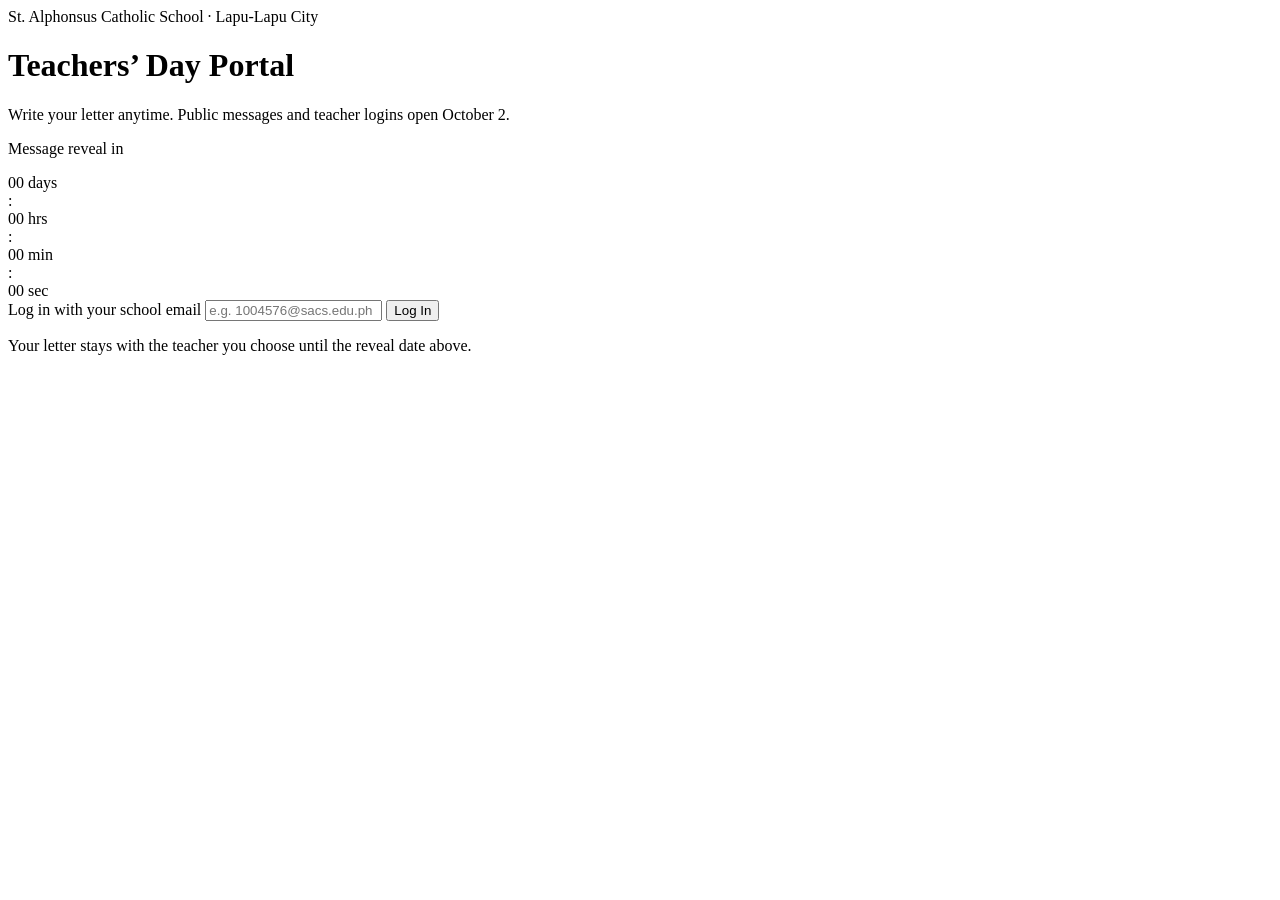
==== index.html @ 93ecc5e0 "Add files via upload" ====
<!DOCTYPE html>
<html lang="en">
<head>
<meta charset="UTF-8">
<meta name="viewport" content="width=device-width, initial-scale=1.0">
<title>Teachers&rsquo; Day Portal — St. Alphonsus Catholic School</title>
<meta name="description" content="Log in to the Teachers' Day Portal — a place for students of St. Alphonsus Catholic School to send letters and drawings to their teachers.">

<link rel="preconnect" href="https://fonts.googleapis.com">
<link rel="preconnect" href="https://fonts.gstatic.com" crossorigin>
<link href="https://fonts.googleapis.com/css2?family=Space+Grotesk:wght@500;600;700&family=Inter:wght@400;500;600&display=swap" rel="stylesheet">
<link rel="stylesheet" href="assets/css/style.css">
</head>
<body>

  <div class="sky" aria-hidden="true">
    <div class="orb o1"></div>
    <div class="orb o2"></div>
    <div class="glow"></div>
    <span class="star s1"></span>
    <span class="star s2"></span>
    <span class="star s3"></span>
    <span class="star s4"></span>
    <span class="star s5"></span>
    <span class="star s6"></span>
    <span class="star s7"></span>
    <span class="star s8"></span>
    <span class="star s9"></span>
    <span class="star s10"></span>
    <span class="star s11"></span>
    <span class="star s12"></span>
    <span class="star s13"></span>
    <span class="star s14"></span>
    <span class="star s15"></span>
    <span class="star s16"></span>
  </div>

  <main class="portal">

    <span class="badge glass">St. Alphonsus Catholic School &middot; Lapu&#8209;Lapu City</span>

    <h1 class="title">Teachers&rsquo; Day Portal</h1>
    <p class="subtitle">Write your letter anytime. Public messages and teacher logins open October 2.</p>

    <section class="countdown glass" aria-live="polite">
      <p class="countdown-label" id="countdownLabel">Message reveal in</p>
      <div class="countdown-grid">
        <div class="countdown-unit">
          <span class="num" id="days">00</span>
          <span class="unit-label">days</span>
        </div>
        <span class="countdown-sep">:</span>
        <div class="countdown-unit">
          <span class="num" id="hours">00</span>
          <span class="unit-label">hrs</span>
        </div>
        <span class="countdown-sep">:</span>
        <div class="countdown-unit">
          <span class="num" id="minutes">00</span>
          <span class="unit-label">min</span>
        </div>
        <span class="countdown-sep">:</span>
        <div class="countdown-unit">
          <span class="num" id="seconds">00</span>
          <span class="unit-label">sec</span>
        </div>
      </div>
    </section>

    <form class="login-card glass" id="loginForm" novalidate>
      <label for="schoolEmail">Log in with your school email</label>
      <input
        type="email"
        id="schoolEmail"
        name="schoolEmail"
        placeholder="e.g. 1004576@sacs.edu.ph"
        autocomplete="email"
        required
      >
      <button type="submit" id="loginBtn" class="btn-gold glass">Log In</button>
      <p class="form-hint">Your letter stays with the teacher you choose until the reveal date above.</p>
    </form>

  </main>

  <script src="js/countdown.js"></script>
</body>
</html>
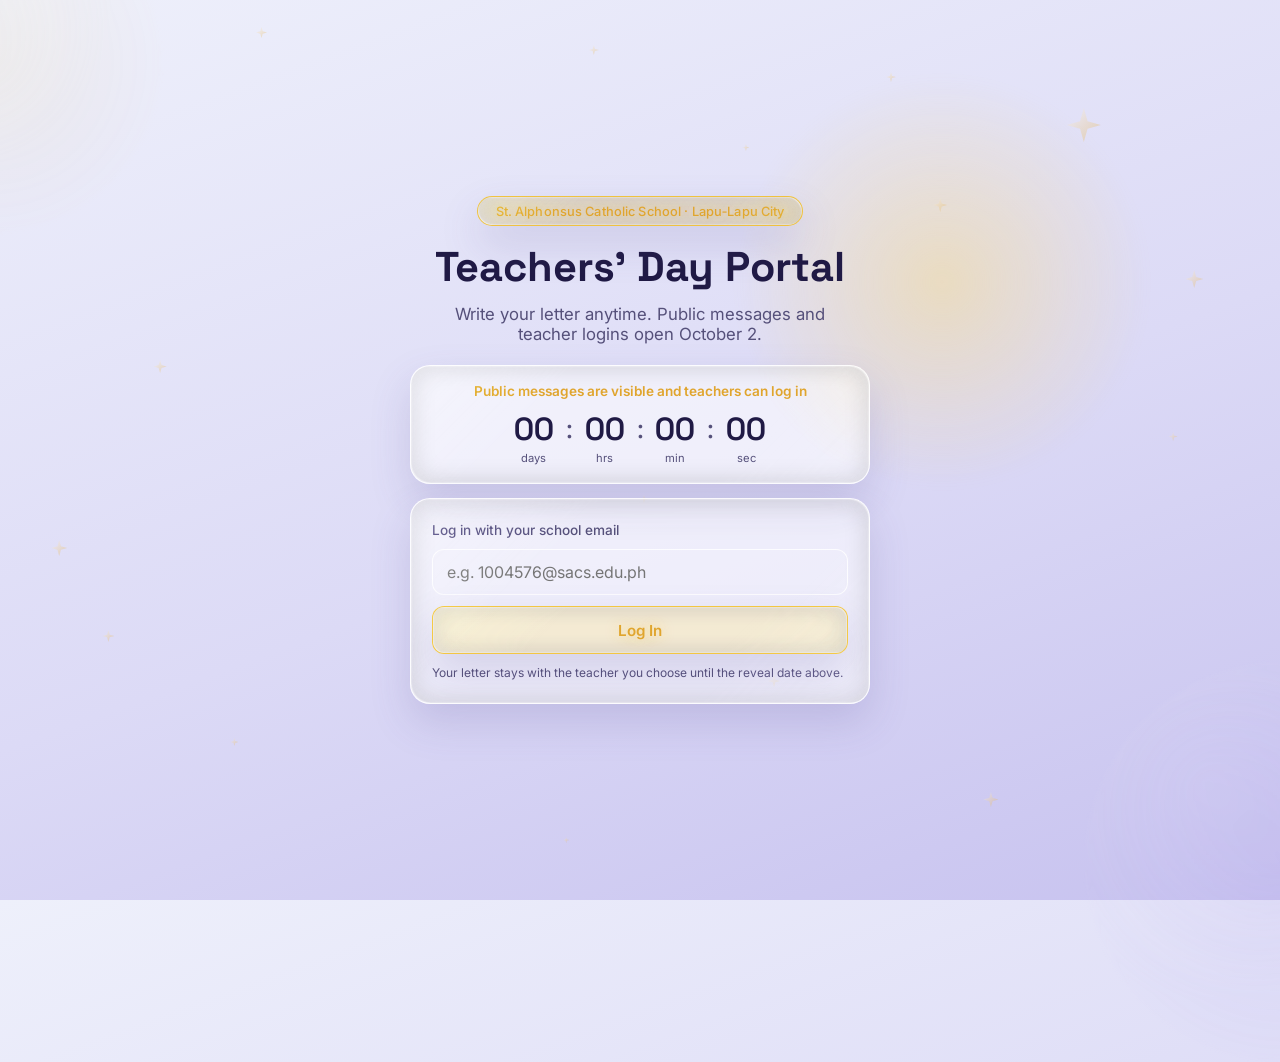
==== commit be8c57b8: "Rename login.html to index.html" ====
--- a/index.html
+++ b/index.html
@@ -1,88 +1,574 @@
-<!DOCTYPE html>
-<html lang="en">
-<head>
-<meta charset="UTF-8">
-<meta name="viewport" content="width=device-width, initial-scale=1.0">
-<title>Teachers&rsquo; Day Portal — St. Alphonsus Catholic School</title>
-<meta name="description" content="Log in to the Teachers' Day Portal — a place for students of St. Alphonsus Catholic School to send letters and drawings to their teachers.">
-
-<link rel="preconnect" href="https://fonts.googleapis.com">
-<link rel="preconnect" href="https://fonts.gstatic.com" crossorigin>
-<link href="https://fonts.googleapis.com/css2?family=Space+Grotesk:wght@500;600;700&family=Inter:wght@400;500;600&display=swap" rel="stylesheet">
-<link rel="stylesheet" href="assets/css/style.css">
-</head>
-<body>
-
-  <div class="sky" aria-hidden="true">
-    <div class="orb o1"></div>
-    <div class="orb o2"></div>
-    <div class="glow"></div>
-    <span class="star s1"></span>
-    <span class="star s2"></span>
-    <span class="star s3"></span>
-    <span class="star s4"></span>
-    <span class="star s5"></span>
-    <span class="star s6"></span>
-    <span class="star s7"></span>
-    <span class="star s8"></span>
-    <span class="star s9"></span>
-    <span class="star s10"></span>
-    <span class="star s11"></span>
-    <span class="star s12"></span>
-    <span class="star s13"></span>
-    <span class="star s14"></span>
-    <span class="star s15"></span>
-    <span class="star s16"></span>
-  </div>
-
-  <main class="portal">
-
-    <span class="badge glass">St. Alphonsus Catholic School &middot; Lapu&#8209;Lapu City</span>
-
-    <h1 class="title">Teachers&rsquo; Day Portal</h1>
-    <p class="subtitle">Write your letter anytime. Public messages and teacher logins open October 2.</p>
-
-    <section class="countdown glass" aria-live="polite">
-      <p class="countdown-label" id="countdownLabel">Message reveal in</p>
-      <div class="countdown-grid">
-        <div class="countdown-unit">
-          <span class="num" id="days">00</span>
-          <span class="unit-label">days</span>
-        </div>
-        <span class="countdown-sep">:</span>
-        <div class="countdown-unit">
-          <span class="num" id="hours">00</span>
-          <span class="unit-label">hrs</span>
-        </div>
-        <span class="countdown-sep">:</span>
-        <div class="countdown-unit">
-          <span class="num" id="minutes">00</span>
-          <span class="unit-label">min</span>
-        </div>
-        <span class="countdown-sep">:</span>
-        <div class="countdown-unit">
-          <span class="num" id="seconds">00</span>
-          <span class="unit-label">sec</span>
-        </div>
-      </div>
-    </section>
-
-    <form class="login-card glass" id="loginForm" novalidate>
-      <label for="schoolEmail">Log in with your school email</label>
-      <input
-        type="email"
-        id="schoolEmail"
-        name="schoolEmail"
-        placeholder="e.g. 1004576@sacs.edu.ph"
-        autocomplete="email"
-        required
-      >
-      <button type="submit" id="loginBtn" class="btn-gold glass">Log In</button>
-      <p class="form-hint">Your letter stays with the teacher you choose until the reveal date above.</p>
-    </form>
-
-  </main>
-
-  <script src="js/countdown.js"></script>
-</body>
-</html>+<!DOCTYPE html>
+<html lang="en">
+<head>
+<meta charset="UTF-8">
+<meta name="viewport" content="width=device-width, initial-scale=1.0">
+<title>Teachers&rsquo; Day Portal — St. Alphonsus Catholic School</title>
+<meta name="description" content="Log in to the Teachers' Day Portal — a place for students of St. Alphonsus Catholic School to send letters and drawings to their teachers.">
+
+<link rel="preconnect" href="https://fonts.googleapis.com">
+<link rel="preconnect" href="https://fonts.gstatic.com" crossorigin>
+<link href="https://fonts.googleapis.com/css2?family=Space+Grotesk:wght@500;600;700&family=Inter:wght@400;500;600&display=swap" rel="stylesheet">
+<style>
+:root {
+  --bg-1: #100d33;
+  --bg-2: #2c2166;
+  --bg-3: #4b3f91;
+  --accent: #8b6fe8;
+  --gold: #f2b705;
+  --gold-soft: #ffd85c;
+  --text: #f5f3ff;
+  --text-dim: #c6bfe8;
+  --glass-bg: rgba(255, 255, 255, 0.08);
+  --glass-border: rgba(255, 255, 255, 0.18);
+  --glass-shadow: rgba(8, 6, 26, 0.45);
+  --star-opacity: 0.85;
+  --focus-ring: #ffd85c;
+
+  --font-display: "Space Grotesk", system-ui, sans-serif;
+  --font-body: "Inter", system-ui, sans-serif;
+}
+
+@media (prefers-color-scheme: light) {
+  :root {
+    --bg-1: #eef0fb;
+    --bg-2: #dcdaf6;
+    --bg-3: #c7c2ef;
+    --accent: #6c5ce7;
+    --gold: #b8790a;
+    --gold-soft: #e0a52e;
+    --text: #201a45;
+    --text-dim: #55507a;
+    --glass-bg: rgba(255, 255, 255, 0.55);
+    --glass-border: rgba(255, 255, 255, 0.8);
+    --glass-shadow: rgba(90, 80, 150, 0.18);
+    --star-opacity: 0.35;
+    --focus-ring: #6c5ce7;
+  }
+}
+
+* {
+  box-sizing: border-box;
+}
+
+html {
+  scroll-padding-top: env(safe-area-inset-top, 0px);
+}
+
+body {
+  margin: 0;
+  min-height: 100dvh;
+  font-family: var(--font-body);
+  color: var(--text);
+  background: linear-gradient(160deg, var(--bg-1) 0%, var(--bg-2) 55%, var(--bg-3) 100%);
+  display: flex;
+  align-items: center;
+  justify-content: center;
+  padding: clamp(1.25rem, 4vw, 3rem);
+  padding-top: max(env(safe-area-inset-top, 0px), clamp(1.25rem, 4vw, 3rem));
+  padding-bottom: max(env(safe-area-inset-bottom, 0px), clamp(1.25rem, 4vw, 3rem));
+  overflow-x: hidden;
+  transition: background 0.4s ease, opacity 0.3s ease, transform 0.3s ease;
+}
+body.transition-out {
+  opacity: 0;
+  transform: scale(0.98);
+}
+body.transition-in {
+  animation: fadeScaleIn 0.4s ease forwards;
+}
+
+@keyframes fadeScaleIn {
+  from { opacity: 0; transform: scale(0.98); }
+  to { opacity: 1; transform: scale(1); }
+}
+
+.sky {
+  position: fixed;
+  inset: 0;
+  pointer-events: none;
+  z-index: 0;
+}
+
+.glow {
+  position: absolute;
+  top: 8%;
+  right: 10%;
+  width: min(38vw, 420px);
+  height: min(38vw, 420px);
+  background: radial-gradient(circle, rgba(255, 216, 92, 0.35) 0%, rgba(255, 216, 92, 0) 70%);
+  filter: blur(4px);
+}
+
+.orb {
+  position: absolute;
+  border-radius: 50%;
+  border: 1px solid rgba(255, 255, 255, 0.14);
+  filter: blur(2px);
+  opacity: 0.55;
+}
+
+.o1 {
+  width: min(60vw, 340px);
+  height: min(60vw, 340px);
+  top: -12%;
+  left: -14%;
+  background:
+    radial-gradient(circle at 32% 30%, rgba(255, 255, 255, 0.22), transparent 55%),
+    radial-gradient(circle, rgba(242, 183, 5, 0.16) 0%, rgba(242, 183, 5, 0.02) 70%);
+}
+
+.o2 {
+  width: min(70vw, 400px);
+  height: min(70vw, 400px);
+  bottom: -18%;
+  right: -16%;
+  background:
+    radial-gradient(circle at 30% 30%, rgba(255, 255, 255, 0.18), transparent 55%),
+    radial-gradient(circle, rgba(139, 111, 232, 0.22) 0%, rgba(139, 111, 232, 0.02) 70%);
+}
+
+@media (prefers-color-scheme: light) {
+  .orb { opacity: 0.4; }
+}
+
+.star {
+  position: absolute;
+  background: linear-gradient(135deg, #fff, var(--gold-soft));
+  opacity: var(--star-opacity);
+  clip-path: polygon(50% 0%, 61% 39%, 100% 50%, 61% 61%, 50% 100%, 39% 61%, 0% 50%, 39% 39%);
+}
+
+.s1  { width: 34px; height: 34px; top: 12%; right: 14%; }
+.s2  { width: 14px; height: 14px; top: 22%; right: 26%; }
+.s3  { width: 10px; height: 10px; top: 8%;  right: 30%; }
+.s4  { width: 18px; height: 18px; top: 30%; right: 6%;  }
+.s5  { width: 12px; height: 12px; top: 70%; left: 8%;   }
+.s6  { width: 8px;  height: 8px;  top: 82%; left: 18%;  }
+.s7  { width: 16px; height: 16px; top: 60%; left: 4%;   }
+.s8  { width: 10px; height: 10px; top: 5%;  left: 46%;  }
+.s9  { width: 7px;  height: 7px;  top: 16%; left: 58%;  }
+.s10 { width: 13px; height: 13px; top: 40%; left: 12%;  }
+.s11 { width: 9px;  height: 9px;  top: 48%; right: 8%;  }
+.s12 { width: 15px; height: 15px; top: 88%; right: 22%; }
+.s13 { width: 6px;  height: 6px;  top: 93%; left: 44%;  }
+.s14 { width: 11px; height: 11px; top: 3%;  left: 20%;  }
+.s15 { width: 8px;  height: 8px;  top: 55%; left: 50%;  }
+.s16 { width: 12px; height: 12px; top: 75%; left: 60%;  }
+
+@media (prefers-reduced-motion: no-preference) {
+  .star {
+    animation: twinkle 3.4s ease-in-out infinite;
+  }
+}
+
+@keyframes twinkle {
+  0%, 100% { opacity: calc(var(--star-opacity) * 0.5); transform: scale(0.9); }
+  50%      { opacity: var(--star-opacity); transform: scale(1.05); }
+}
+
+.portal {
+  position: relative;
+  z-index: 1;
+  width: 100%;
+  max-width: 460px;
+  display: flex;
+  flex-direction: column;
+  align-items: center;
+  text-align: center;
+  gap: 0.9rem;
+}
+
+.badge {
+  font-family: var(--font-body);
+  font-size: 0.8rem;
+  font-weight: 500;
+  color: var(--gold-soft);
+  padding: 0.4rem 1.1rem;
+  border-radius: 999px;
+  letter-spacing: 0.01em;
+}
+
+.badge.glass {
+  background: rgba(242, 183, 5, 0.16);
+  border-color: rgba(242, 183, 5, 0.7);
+  text-shadow: 0 0 14px rgba(242, 183, 5, 0.45);
+}
+
+.title {
+  font-family: var(--font-display);
+  font-weight: 700;
+  font-size: clamp(1.9rem, 6vw, 2.6rem);
+  margin: 0.2rem 0 0;
+  line-height: 1.1;
+}
+
+.subtitle {
+  font-size: clamp(0.95rem, 2.4vw, 1.05rem);
+  color: var(--text-dim);
+  margin: 0 0 0.4rem;
+  max-width: 34ch;
+}
+
+.glass {
+  position: relative;
+  overflow: hidden;
+  background: var(--glass-bg);
+  border: 1px solid var(--glass-border);
+  backdrop-filter: blur(16px);
+  -webkit-backdrop-filter: blur(16px);
+  box-shadow:
+    inset 1.5px -1.5px 1px -1px rgba(255, 255, 255, 0.5),
+    inset -1.5px 1.5px 1px -1px rgba(255, 255, 255, 0.5),
+    inset 8px -8px 20px -14px rgba(255, 255, 255, 0.4),
+    inset -8px 8px 20px -14px rgba(255, 255, 255, 0.4),
+    inset 0 0 24px rgba(0, 0, 0, 0.18),
+    0 18px 40px var(--glass-shadow);
+}
+
+.glass::after {
+  content: "";
+  position: absolute;
+  inset: 0;
+  pointer-events: none;
+  background: linear-gradient(
+    135deg,
+    rgba(255, 255, 255, 0.28) 0%,
+    transparent 30%,
+    transparent 72%,
+    rgba(255, 255, 255, 0.14) 100%
+  );
+  mix-blend-mode: overlay;
+}
+
+.countdown {
+  width: 100%;
+  border-radius: 20px;
+  padding: 1.1rem 1rem;
+}
+
+.countdown-label {
+  margin: 0 0 0.6rem;
+  font-size: 0.85rem;
+  color: var(--text-dim);
+}
+
+.countdown--open .countdown-label {
+  color: var(--gold-soft);
+  font-weight: 600;
+}
+
+.countdown-grid {
+  display: flex;
+  align-items: baseline;
+  justify-content: center;
+  gap: 0.4rem;
+  flex-wrap: wrap;
+}
+
+.countdown-unit {
+  display: flex;
+  flex-direction: column;
+  align-items: center;
+  min-width: 3.2rem;
+}
+
+.num {
+  font-family: var(--font-display);
+  font-weight: 600;
+  font-size: clamp(1.5rem, 5vw, 2rem);
+  font-variant-numeric: tabular-nums;
+}
+
+.unit-label {
+  font-size: 0.7rem;
+  color: var(--text-dim);
+  margin-top: 0.15rem;
+}
+
+.countdown-sep {
+  font-family: var(--font-display);
+  font-size: clamp(1.3rem, 4vw, 1.7rem);
+  color: var(--text-dim);
+  transform: translateY(-2px);
+}
+
+.login-card {
+  width: 100%;
+  border-radius: 20px;
+  padding: 1.4rem 1.3rem;
+  display: flex;
+  flex-direction: column;
+  gap: 0.7rem;
+  text-align: left;
+}
+
+.login-card label {
+  font-size: 0.85rem;
+  font-weight: 500;
+  color: var(--text-dim);
+}
+
+.login-card input {
+  width: 100%;
+  forced-color-adjust: none;
+  font-family: var(--font-body);
+  font-size: 1rem;
+  color: var(--text);
+  background: rgba(255, 255, 255, 0.06);
+  border: 1px solid var(--glass-border);
+  border-radius: 12px;
+  padding: 0.75rem 0.9rem;
+  outline: none;
+  transition: border-color 0.2s ease, background 0.2s ease;
+}
+
+.login-card input:focus-visible {
+  border-color: var(--focus-ring);
+  box-shadow: 0 0 0 3px rgba(255, 216, 92, 0.25);
+}
+
+.btn-gold {
+  appearance: none;
+  font: inherit;
+  font-family: var(--font-body);
+  font-weight: 600;
+  font-size: 0.95rem;
+  color: var(--gold-soft);
+  background: transparent;
+  border: none;
+  border-radius: 12px;
+  padding: 0.85rem 1rem;
+  cursor: pointer;
+  transition: transform 0.2s ease, box-shadow 0.2s ease;
+}
+
+.btn-gold.glass {
+  background: rgba(242, 183, 5, 0.16);
+  border: 1px solid rgba(242, 183, 5, 0.7);
+  text-shadow: 0 0 14px rgba(242, 183, 5, 0.45);
+}
+
+.btn-gold:hover {
+  transform: translateY(-2px);
+  box-shadow: 0 10px 24px rgba(242, 183, 5, 0.18);
+}
+
+.form-hint {
+  margin: 0;
+  font-size: 0.75rem;
+  color: var(--text-dim);
+}
+</style>
+</head>
+<body class="transition-in">
+
+  <div class="sky" aria-hidden="true">
+    <div class="orb o1"></div>  
+    <div class="orb o2"></div>
+    <div class="glow"></div>
+    <span class="star s1"></span>
+    <span class="star s2"></span>
+    <span class="star s3"></span>
+    <span class="star s4"></span>
+    <span class="star s5"></span>
+    <span class="star s6"></span>
+    <span class="star s7"></span>
+    <span class="star s8"></span>
+    <span class="star s9"></span>
+    <span class="star s10"></span>
+    <span class="star s11"></span>
+    <span class="star s12"></span>
+    <span class="star s13"></span>
+    <span class="star s14"></span>
+    <span class="star s15"></span>
+    <span class="star s16"></span>
+  </div>
+
+  <main class="portal">
+
+    <span class="badge glass">St. Alphonsus Catholic School &middot; Lapu&#8209;Lapu City</span>
+
+    <h1 class="title">Teachers&rsquo; Day Portal</h1>
+    <p class="subtitle">Write your letter anytime. Public messages and teacher logins open October 2.</p>
+
+    <section class="countdown glass" aria-live="polite">
+      <p class="countdown-label" id="countdownLabel">Message reveal in</p>
+      <div class="countdown-grid">
+        <div class="countdown-unit">
+          <span class="num" id="days">00</span>
+          <span class="unit-label">days</span>
+        </div>
+        <span class="countdown-sep">:</span>
+        <div class="countdown-unit">
+          <span class="num" id="hours">00</span>
+          <span class="unit-label">hrs</span>
+        </div>
+        <span class="countdown-sep">:</span>
+        <div class="countdown-unit">
+          <span class="num" id="minutes">00</span>
+          <span class="unit-label">min</span>
+        </div>
+        <span class="countdown-sep">:</span>
+        <div class="countdown-unit">
+          <span class="num" id="seconds">00</span>
+          <span class="unit-label">sec</span>
+        </div>
+      </div>
+    </section>
+    
+    <form class="login-card glass" id="loginForm" action="/login" method="POST">
+      <label for="schoolEmail">Log in with your school email</label>
+      <input
+        type="email"
+        id="schoolEmail"
+        name="email"
+        placeholder="e.g. 1004576@sacs.edu.ph"
+        autocomplete="email"
+        required
+      >
+      <button type="submit" id="loginBtn" class="btn-gold glass">Log In</button>
+      <p class="form-hint">Your letter stays with the teacher you choose until the reveal date above.</p>
+    </form>
+
+  </main>
+
+  <script>
+/**
+ * Teachers' Day Portal - Auth Manager
+ * Fixed: Uses standard browser navigation with CSS fade transitions to prevent execution bugs.
+ */
+
+(function () {
+  'use strict';
+
+  const AUTH_KEY = 'sacs_portal_user';
+
+  function getCurrentUser() {
+    try {
+      return JSON.parse(localStorage.getItem(AUTH_KEY));
+    } catch {
+      return null;
+    }
+  }
+
+  function setCurrentUser(userData) {
+    localStorage.setItem(AUTH_KEY, JSON.stringify(userData));
+  }
+
+  function clearSession() {
+    localStorage.removeItem(AUTH_KEY);
+  }
+
+  function handleLogin(email) {
+    const cleanEmail = email.trim().toLowerCase();
+    const isTeacher = cleanEmail.includes('teacher') || cleanEmail.includes('santos') || !cleanEmail.startsWith('100');
+    
+    const userData = {
+      email: cleanEmail,
+      role: isTeacher ? 'teacher' : 'student',
+      loginTime: Date.now()
+    };
+    
+    setCurrentUser(userData);
+    const destination = userData.role === 'teacher' ? 'teacher_portal.html' : 'compose.html';
+    
+    // Apply smooth fade out, then natively navigate
+    document.body.classList.add('transition-out');
+    setTimeout(() => {
+      window.location.href = destination;
+    }, 300);
+  }
+
+  function attachInterceptors() {
+    const loginForm = document.getElementById('loginForm');
+    if (loginForm) {
+      loginForm.addEventListener('submit', (e) => {
+        e.preventDefault();
+        const emailInput = loginForm.querySelector('input[name="email"]');
+        if (emailInput && emailInput.value) {
+          handleLogin(emailInput.value);
+        }
+      });
+    }
+
+    // Intercept standard links for smooth visual exit only (native load)
+    document.querySelectorAll('a[href]').forEach(link => {
+      link.addEventListener('click', (e) => {
+        const href = link.getAttribute('href');
+        if (href && !href.startsWith('http') && !href.startsWith('#')) {
+          e.preventDefault();
+          document.body.classList.add('transition-out');
+          setTimeout(() => {
+             window.location.href = href;
+          }, 300);
+        }
+      });
+    });
+  }
+
+  document.addEventListener('DOMContentLoaded', () => {
+    attachInterceptors();
+    
+    const user = getCurrentUser();
+    const currentPath = window.location.pathname.split('/').pop();
+    
+    if (user && (currentPath === 'login.html' || currentPath === '')) {
+      // Auto-redirect if already logged in
+      const destination = user.role === 'teacher' ? 'teacher_portal.html' : 'compose.html';
+      window.location.href = destination;
+    }
+  });
+
+})();
+
+// --------------------------------------------- COUNTDOWN LOGIC ----------------------------------------------
+const REVEAL_TIME = new Date("2026-10-02T16:00:00+08:00").getTime();
+
+const els = {
+  days: document.getElementById("days"),
+  hours: document.getElementById("hours"),
+  minutes: document.getElementById("minutes"),
+  seconds: document.getElementById("seconds"),
+  label: document.getElementById("countdownLabel"),
+  section: document.querySelector(".countdown"),
+};
+
+let timerId;
+
+function pad(n) {
+  return String(n).padStart(2, "0");
+}
+
+function showRevealed() {
+  clearInterval(timerId);
+  els.days.textContent = "00";
+  els.hours.textContent = "00";
+  els.minutes.textContent = "00";
+  els.seconds.textContent = "00";
+  els.section.classList.add("countdown--open");
+  els.label.textContent = "Public messages are visible and teachers can log in";
+}
+
+function tick() {
+  const remaining = REVEAL_TIME - Date.now();
+  if (remaining <= 0) {
+    showRevealed();
+    return;
+  }
+  const days = Math.floor(remaining / 86400000);
+  const hours = Math.floor((remaining % 86400000) / 3600000);
+  const minutes = Math.floor((remaining % 3600000) / 60000);
+  const seconds = Math.floor((remaining % 60000) / 1000);
+
+  els.days.textContent = pad(days);
+  els.hours.textContent = pad(hours);
+  els.minutes.textContent = pad(minutes);
+  els.seconds.textContent = pad(seconds);
+}
+
+tick();
+timerId = setInterval(tick, 1000);
+  </script>
+</body>
+</html>
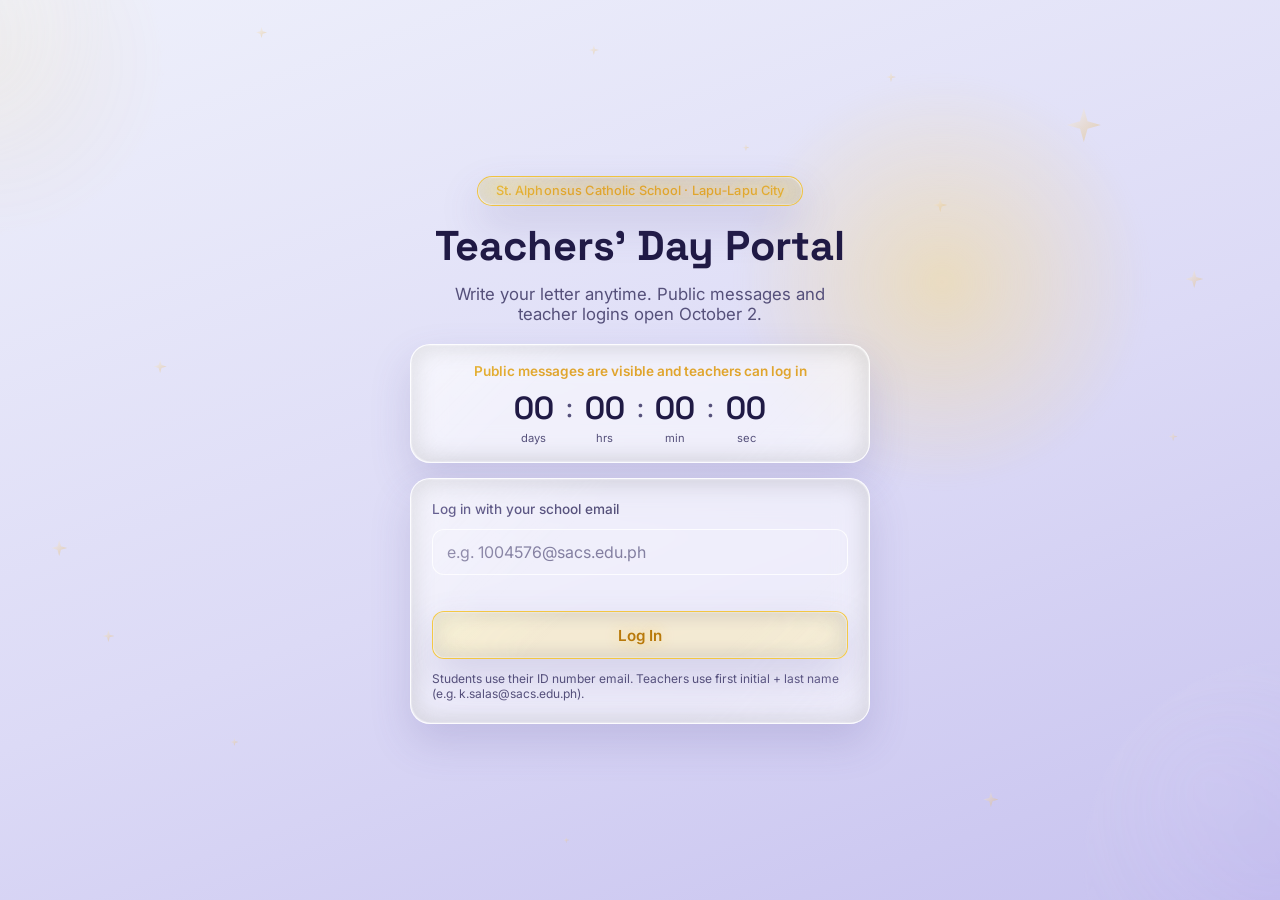
==== commit 2a0d0f97: "Update index.html" ====
--- a/index.html
+++ b/index.html
@@ -2,573 +2,396 @@
 <html lang="en">
 <head>
 <meta charset="UTF-8">
-<meta name="viewport" content="width=device-width, initial-scale=1.0">
+<meta name="viewport" content="width=device-width, initial-scale=1.0, viewport-fit=cover">
 <title>Teachers&rsquo; Day Portal — St. Alphonsus Catholic School</title>
 <meta name="description" content="Log in to the Teachers' Day Portal — a place for students of St. Alphonsus Catholic School to send letters and drawings to their teachers.">
-
 <link rel="preconnect" href="https://fonts.googleapis.com">
 <link rel="preconnect" href="https://fonts.gstatic.com" crossorigin>
 <link href="https://fonts.googleapis.com/css2?family=Space+Grotesk:wght@500;600;700&family=Inter:wght@400;500;600&display=swap" rel="stylesheet">
 <style>
 :root {
-  --bg-1: #100d33;
-  --bg-2: #2c2166;
-  --bg-3: #4b3f91;
-  --accent: #8b6fe8;
-  --gold: #f2b705;
-  --gold-soft: #ffd85c;
-  --text: #f5f3ff;
-  --text-dim: #c6bfe8;
-  --glass-bg: rgba(255, 255, 255, 0.08);
-  --glass-border: rgba(255, 255, 255, 0.18);
-  --glass-shadow: rgba(8, 6, 26, 0.45);
-  --star-opacity: 0.85;
-  --focus-ring: #ffd85c;
-
+  --bg-1: #100d33; --bg-2: #2c2166; --bg-3: #4b3f91;
+  --accent: #8b6fe8; --gold: #f2b705; --gold-soft: #ffd85c;
+  --text: #f5f3ff; --text-dim: #c6bfe8;
+  --glass-bg: rgba(255, 255, 255, 0.08); --glass-border: rgba(255, 255, 255, 0.18);
+  --glass-shadow: rgba(8, 6, 26, 0.45); --star-opacity: 0.85; --focus-ring: #ffd85c;
   --font-display: "Space Grotesk", system-ui, sans-serif;
   --font-body: "Inter", system-ui, sans-serif;
 }
-
 @media (prefers-color-scheme: light) {
   :root {
-    --bg-1: #eef0fb;
-    --bg-2: #dcdaf6;
-    --bg-3: #c7c2ef;
-    --accent: #6c5ce7;
-    --gold: #b8790a;
-    --gold-soft: #e0a52e;
-    --text: #201a45;
-    --text-dim: #55507a;
-    --glass-bg: rgba(255, 255, 255, 0.55);
-    --glass-border: rgba(255, 255, 255, 0.8);
-    --glass-shadow: rgba(90, 80, 150, 0.18);
-    --star-opacity: 0.35;
-    --focus-ring: #6c5ce7;
-  }
-}
-
-* {
-  box-sizing: border-box;
-}
-
-html {
-  scroll-padding-top: env(safe-area-inset-top, 0px);
-}
-
+    --bg-1: #eef0fb; --bg-2: #dcdaf6; --bg-3: #c7c2ef;
+    --accent: #6c5ce7; --gold: #b8790a; --gold-soft: #e0a52e;
+    --text: #201a45; --text-dim: #55507a;
+    --glass-bg: rgba(255, 255, 255, 0.55); --glass-border: rgba(255, 255, 255, 0.8);
+    --glass-shadow: rgba(90, 80, 150, 0.18); --star-opacity: 0.35; --focus-ring: #6c5ce7;
+  }
+}
+*, *::before, *::after { box-sizing: border-box; }
+html { scroll-padding-top: env(safe-area-inset-top, 0px); }
 body {
-  margin: 0;
-  min-height: 100dvh;
-  font-family: var(--font-body);
-  color: var(--text);
+  margin: 0; min-height: 100dvh; font-family: var(--font-body); color: var(--text);
   background: linear-gradient(160deg, var(--bg-1) 0%, var(--bg-2) 55%, var(--bg-3) 100%);
-  display: flex;
-  align-items: center;
-  justify-content: center;
+  overflow-x: hidden;
+}
+/* Page fade. Named page-* so it never collides with the stage transitions,
+   and no fill-mode so no lingering transform (a lingering transform on <body>
+   breaks position:fixed children). */
+body.page-enter { animation: pageIn 0.4s ease; }
+body.page-exit { opacity: 0; transform: scale(0.98); transition: opacity 0.3s ease, transform 0.3s ease; }
+@keyframes pageIn { from { opacity: 0; transform: scale(0.98); } to { opacity: 1; transform: scale(1); } }
+
+.sky { position: fixed; inset: 0; pointer-events: none; z-index: 0; }
+.glow { position: absolute; top: 8%; right: 10%; width: min(38vw, 420px); height: min(38vw, 420px);
+  background: radial-gradient(circle, rgba(255, 216, 92, 0.35) 0%, rgba(255, 216, 92, 0) 70%); filter: blur(4px); }
+.orb { position: absolute; border-radius: 50%; border: 1px solid rgba(255, 255, 255, 0.14); filter: blur(2px); opacity: 0.55; }
+.o1 { width: min(60vw, 340px); height: min(60vw, 340px); top: -12%; left: -14%;
+  background: radial-gradient(circle at 32% 30%, rgba(255, 255, 255, 0.22), transparent 55%), radial-gradient(circle, rgba(242, 183, 5, 0.16) 0%, rgba(242, 183, 5, 0.02) 70%); }
+.o2 { width: min(70vw, 400px); height: min(70vw, 400px); bottom: -18%; right: -16%;
+  background: radial-gradient(circle at 30% 30%, rgba(255, 255, 255, 0.18), transparent 55%), radial-gradient(circle, rgba(139, 111, 232, 0.22) 0%, rgba(139, 111, 232, 0.02) 70%); }
+@media (prefers-color-scheme: light) { .orb { opacity: 0.4; } }
+.star { position: absolute; background: linear-gradient(135deg, #fff, var(--gold-soft)); opacity: var(--star-opacity);
+  clip-path: polygon(50% 0%, 61% 39%, 100% 50%, 61% 61%, 50% 100%, 39% 61%, 0% 50%, 39% 39%); }
+.s1{width:34px;height:34px;top:12%;right:14%}.s2{width:14px;height:14px;top:22%;right:26%}
+.s3{width:10px;height:10px;top:8%;right:30%}.s4{width:18px;height:18px;top:30%;right:6%}
+.s5{width:12px;height:12px;top:70%;left:8%}.s6{width:8px;height:8px;top:82%;left:18%}
+.s7{width:16px;height:16px;top:60%;left:4%}.s8{width:10px;height:10px;top:5%;left:46%}
+.s9{width:7px;height:7px;top:16%;left:58%}.s10{width:13px;height:13px;top:40%;left:12%}
+.s11{width:9px;height:9px;top:48%;right:8%}.s12{width:15px;height:15px;top:88%;right:22%}
+.s13{width:6px;height:6px;top:93%;left:44%}.s14{width:11px;height:11px;top:3%;left:20%}
+.s15{width:8px;height:8px;top:55%;left:50%}.s16{width:12px;height:12px;top:75%;left:60%}
+@media (prefers-reduced-motion: no-preference) {
+  .star { animation: twinkle 3.4s ease-in-out infinite; }
+  .s2{animation-delay:.6s}.s3{animation-delay:1.2s}.s4{animation-delay:.3s}.s5{animation-delay:1.6s}
+  .s6{animation-delay:.9s}.s7{animation-delay:2s}.s8{animation-delay:1.1s}.s9{animation-delay:2.4s}
+  .s10{animation-delay:.4s}.s11{animation-delay:1.8s}.s12{animation-delay:.7s}.s13{animation-delay:2.1s}
+  .s14{animation-delay:1.4s}.s15{animation-delay:2.7s}.s16{animation-delay:.2s}
+}
+@keyframes twinkle {
+  0%, 100% { opacity: calc(var(--star-opacity) * 0.5); transform: scale(0.9); }
+  50% { opacity: var(--star-opacity); transform: scale(1.05); }
+}
+
+/* ---------- Glass + hover glow (same as compose) ---------- */
+.glass {
+  position: relative; overflow: hidden;
+  background: var(--glass-bg); border: 1px solid var(--glass-border);
+  backdrop-filter: blur(16px); -webkit-backdrop-filter: blur(16px);
+  box-shadow:
+    inset 1.5px -1.5px 1px -1px rgba(255,255,255,.5), inset -1.5px 1.5px 1px -1px rgba(255,255,255,.5),
+    inset 8px -8px 20px -14px rgba(255,255,255,.4), inset -8px 8px 20px -14px rgba(255,255,255,.4),
+    inset 0 0 24px rgba(0,0,0,.18), 0 18px 40px var(--glass-shadow);
+}
+.glass::after {
+  content: ""; position: absolute; inset: 0; pointer-events: none;
+  background: linear-gradient(135deg, rgba(255,255,255,.28) 0%, transparent 30%, transparent 72%, rgba(255,255,255,.14) 100%);
+  mix-blend-mode: overlay;
+}
+.glass {
+  --mouse-x: 50%; --mouse-y: 50%;
+  isolation: isolate; transform-style: preserve-3d;
+  transition: transform 0.15s ease-out; will-change: transform;
+}
+.glass::before {
+  content: ""; position: absolute; width: 220px; height: 220px;
+  left: var(--mouse-x); top: var(--mouse-y); transform: translate(-50%, -50%);
+  pointer-events: none; border-radius: 50%;
+  background: radial-gradient(circle, rgba(255,225,120,.35) 0%, rgba(255,205,90,.18) 30%, rgba(150,110,255,.08) 50%, transparent 75%);
+  filter: blur(36px); opacity: 0; transition: opacity 0.3s ease; z-index: -1;
+}
+.glass:hover::before, .glass:focus-within::before { opacity: 1; }
+.glass > span { display: inline-block; transform-style: preserve-3d; transition: transform 0.12s ease-out; will-change: transform; }
+@media (prefers-reduced-motion: reduce) { .glass, .glass::before, .glass > span { transition: none !important; } }
+
+.badge { display: inline-block; font-size: 0.75rem; font-weight: 600; color: var(--gold-soft); padding: 0.3rem 0.9rem; border-radius: 999px; white-space: nowrap; }
+.badge.glass { background: rgba(242,183,5,.16); border-color: rgba(242,183,5,.7); text-shadow: 0 0 14px rgba(242,183,5,.45); }
+
+.btn-gold {
+  appearance: none; forced-color-adjust: none; font: inherit; font-family: var(--font-body);
+  font-weight: 600; font-size: 0.95rem; color: var(--gold-soft); background: transparent;
+  border: none; border-radius: 12px; padding: 0.85rem 1rem; cursor: pointer;
+  transition: transform 0.2s ease, box-shadow 0.2s ease;
+}
+@media (prefers-color-scheme: light) { .btn-gold { color: var(--gold); } }
+.btn-gold.glass { background: rgba(242,183,5,.16); border: 1px solid rgba(242,183,5,.7); text-shadow: 0 0 14px rgba(242,183,5,.45); }
+.btn-gold:hover { box-shadow: 0 10px 24px rgba(242,183,5,.18); }
+.btn-gold:focus-visible { outline: 3px solid var(--focus-ring); outline-offset: 2px; }
+.btn-gold:active { filter: brightness(.95); }
+
+body {
+  display: flex; align-items: center; justify-content: center;
   padding: clamp(1.25rem, 4vw, 3rem);
   padding-top: max(env(safe-area-inset-top, 0px), clamp(1.25rem, 4vw, 3rem));
   padding-bottom: max(env(safe-area-inset-bottom, 0px), clamp(1.25rem, 4vw, 3rem));
-  overflow-x: hidden;
-  transition: background 0.4s ease, opacity 0.3s ease, transform 0.3s ease;
-}
-body.transition-out {
-  opacity: 0;
-  transform: scale(0.98);
-}
-body.transition-in {
-  animation: fadeScaleIn 0.4s ease forwards;
-}
-
-@keyframes fadeScaleIn {
-  from { opacity: 0; transform: scale(0.98); }
-  to { opacity: 1; transform: scale(1); }
-}
-
-.sky {
-  position: fixed;
-  inset: 0;
-  pointer-events: none;
-  z-index: 0;
-}
-
-.glow {
-  position: absolute;
-  top: 8%;
-  right: 10%;
-  width: min(38vw, 420px);
-  height: min(38vw, 420px);
-  background: radial-gradient(circle, rgba(255, 216, 92, 0.35) 0%, rgba(255, 216, 92, 0) 70%);
-  filter: blur(4px);
-}
-
-.orb {
-  position: absolute;
-  border-radius: 50%;
-  border: 1px solid rgba(255, 255, 255, 0.14);
-  filter: blur(2px);
-  opacity: 0.55;
-}
-
-.o1 {
-  width: min(60vw, 340px);
-  height: min(60vw, 340px);
-  top: -12%;
-  left: -14%;
-  background:
-    radial-gradient(circle at 32% 30%, rgba(255, 255, 255, 0.22), transparent 55%),
-    radial-gradient(circle, rgba(242, 183, 5, 0.16) 0%, rgba(242, 183, 5, 0.02) 70%);
-}
-
-.o2 {
-  width: min(70vw, 400px);
-  height: min(70vw, 400px);
-  bottom: -18%;
-  right: -16%;
-  background:
-    radial-gradient(circle at 30% 30%, rgba(255, 255, 255, 0.18), transparent 55%),
-    radial-gradient(circle, rgba(139, 111, 232, 0.22) 0%, rgba(139, 111, 232, 0.02) 70%);
-}
-
-@media (prefers-color-scheme: light) {
-  .orb { opacity: 0.4; }
-}
-
-.star {
-  position: absolute;
-  background: linear-gradient(135deg, #fff, var(--gold-soft));
-  opacity: var(--star-opacity);
-  clip-path: polygon(50% 0%, 61% 39%, 100% 50%, 61% 61%, 50% 100%, 39% 61%, 0% 50%, 39% 39%);
-}
-
-.s1  { width: 34px; height: 34px; top: 12%; right: 14%; }
-.s2  { width: 14px; height: 14px; top: 22%; right: 26%; }
-.s3  { width: 10px; height: 10px; top: 8%;  right: 30%; }
-.s4  { width: 18px; height: 18px; top: 30%; right: 6%;  }
-.s5  { width: 12px; height: 12px; top: 70%; left: 8%;   }
-.s6  { width: 8px;  height: 8px;  top: 82%; left: 18%;  }
-.s7  { width: 16px; height: 16px; top: 60%; left: 4%;   }
-.s8  { width: 10px; height: 10px; top: 5%;  left: 46%;  }
-.s9  { width: 7px;  height: 7px;  top: 16%; left: 58%;  }
-.s10 { width: 13px; height: 13px; top: 40%; left: 12%;  }
-.s11 { width: 9px;  height: 9px;  top: 48%; right: 8%;  }
-.s12 { width: 15px; height: 15px; top: 88%; right: 22%; }
-.s13 { width: 6px;  height: 6px;  top: 93%; left: 44%;  }
-.s14 { width: 11px; height: 11px; top: 3%;  left: 20%;  }
-.s15 { width: 8px;  height: 8px;  top: 55%; left: 50%;  }
-.s16 { width: 12px; height: 12px; top: 75%; left: 60%;  }
-
-@media (prefers-reduced-motion: no-preference) {
-  .star {
-    animation: twinkle 3.4s ease-in-out infinite;
-  }
-}
-
-@keyframes twinkle {
-  0%, 100% { opacity: calc(var(--star-opacity) * 0.5); transform: scale(0.9); }
-  50%      { opacity: var(--star-opacity); transform: scale(1.05); }
-}
-
-.portal {
-  position: relative;
-  z-index: 1;
-  width: 100%;
-  max-width: 460px;
-  display: flex;
-  flex-direction: column;
-  align-items: center;
-  text-align: center;
-  gap: 0.9rem;
-}
-
-.badge {
-  font-family: var(--font-body);
-  font-size: 0.8rem;
-  font-weight: 500;
-  color: var(--gold-soft);
-  padding: 0.4rem 1.1rem;
-  border-radius: 999px;
-  letter-spacing: 0.01em;
-}
-
-.badge.glass {
-  background: rgba(242, 183, 5, 0.16);
-  border-color: rgba(242, 183, 5, 0.7);
-  text-shadow: 0 0 14px rgba(242, 183, 5, 0.45);
-}
-
-.title {
-  font-family: var(--font-display);
-  font-weight: 700;
-  font-size: clamp(1.9rem, 6vw, 2.6rem);
-  margin: 0.2rem 0 0;
-  line-height: 1.1;
-}
-
-.subtitle {
-  font-size: clamp(0.95rem, 2.4vw, 1.05rem);
-  color: var(--text-dim);
-  margin: 0 0 0.4rem;
-  max-width: 34ch;
-}
-
-.glass {
-  position: relative;
-  overflow: hidden;
-  background: var(--glass-bg);
-  border: 1px solid var(--glass-border);
-  backdrop-filter: blur(16px);
-  -webkit-backdrop-filter: blur(16px);
-  box-shadow:
-    inset 1.5px -1.5px 1px -1px rgba(255, 255, 255, 0.5),
-    inset -1.5px 1.5px 1px -1px rgba(255, 255, 255, 0.5),
-    inset 8px -8px 20px -14px rgba(255, 255, 255, 0.4),
-    inset -8px 8px 20px -14px rgba(255, 255, 255, 0.4),
-    inset 0 0 24px rgba(0, 0, 0, 0.18),
-    0 18px 40px var(--glass-shadow);
-}
-
-.glass::after {
-  content: "";
-  position: absolute;
-  inset: 0;
-  pointer-events: none;
-  background: linear-gradient(
-    135deg,
-    rgba(255, 255, 255, 0.28) 0%,
-    transparent 30%,
-    transparent 72%,
-    rgba(255, 255, 255, 0.14) 100%
-  );
-  mix-blend-mode: overlay;
-}
-
-.countdown {
-  width: 100%;
-  border-radius: 20px;
-  padding: 1.1rem 1rem;
-}
-
-.countdown-label {
-  margin: 0 0 0.6rem;
-  font-size: 0.85rem;
-  color: var(--text-dim);
-}
-
-.countdown--open .countdown-label {
-  color: var(--gold-soft);
-  font-weight: 600;
-}
-
-.countdown-grid {
-  display: flex;
-  align-items: baseline;
-  justify-content: center;
-  gap: 0.4rem;
-  flex-wrap: wrap;
-}
-
-.countdown-unit {
-  display: flex;
-  flex-direction: column;
-  align-items: center;
-  min-width: 3.2rem;
-}
-
-.num {
-  font-family: var(--font-display);
-  font-weight: 600;
-  font-size: clamp(1.5rem, 5vw, 2rem);
-  font-variant-numeric: tabular-nums;
-}
-
-.unit-label {
-  font-size: 0.7rem;
-  color: var(--text-dim);
-  margin-top: 0.15rem;
-}
-
-.countdown-sep {
-  font-family: var(--font-display);
-  font-size: clamp(1.3rem, 4vw, 1.7rem);
-  color: var(--text-dim);
-  transform: translateY(-2px);
-}
-
-.login-card {
-  width: 100%;
-  border-radius: 20px;
-  padding: 1.4rem 1.3rem;
-  display: flex;
-  flex-direction: column;
-  gap: 0.7rem;
-  text-align: left;
-}
-
-.login-card label {
-  font-size: 0.85rem;
-  font-weight: 500;
-  color: var(--text-dim);
-}
-
+}
+.portal { position: relative; z-index: 1; width: 100%; max-width: 460px; display: flex; flex-direction: column; align-items: center; text-align: center; gap: 0.9rem; }
+.badge { font-size: 0.8rem; font-weight: 500; padding: 0.4rem 1.1rem; letter-spacing: 0.01em; }
+.title { font-family: var(--font-display); font-weight: 700; font-size: clamp(1.9rem, 6vw, 2.6rem); margin: 0.2rem 0 0; line-height: 1.1; }
+.subtitle { font-size: clamp(0.95rem, 2.4vw, 1.05rem); color: var(--text-dim); margin: 0 0 0.4rem; max-width: 34ch; }
+
+.countdown { width: 100%; border-radius: 20px; padding: 1.1rem 1rem; }
+.countdown-label { margin: 0 0 0.6rem; font-size: 0.85rem; color: var(--text-dim); }
+.countdown--open .countdown-label { color: var(--gold-soft); font-weight: 600; }
+.countdown-grid { display: flex; align-items: baseline; justify-content: center; gap: 0.4rem; flex-wrap: wrap; }
+.countdown-unit { display: flex; flex-direction: column; align-items: center; min-width: 3.2rem; }
+.num { font-family: var(--font-display); font-weight: 600; font-size: clamp(1.5rem, 5vw, 2rem); font-variant-numeric: tabular-nums; }
+.unit-label { font-size: 0.7rem; color: var(--text-dim); margin-top: 0.15rem; }
+.countdown-sep { font-family: var(--font-display); font-size: clamp(1.3rem, 4vw, 1.7rem); color: var(--text-dim); transform: translateY(-2px); }
+
+.login-card { width: 100%; border-radius: 20px; padding: 1.4rem 1.3rem; display: flex; flex-direction: column; gap: 0.7rem; text-align: left; }
+.login-card label { font-size: 0.85rem; font-weight: 500; color: var(--text-dim); }
 .login-card input {
-  width: 100%;
-  forced-color-adjust: none;
-  font-family: var(--font-body);
-  font-size: 1rem;
-  color: var(--text);
-  background: rgba(255, 255, 255, 0.06);
-  border: 1px solid var(--glass-border);
-  border-radius: 12px;
-  padding: 0.75rem 0.9rem;
-  outline: none;
-  transition: border-color 0.2s ease, background 0.2s ease;
-}
-
-.login-card input:focus-visible {
-  border-color: var(--focus-ring);
-  box-shadow: 0 0 0 3px rgba(255, 216, 92, 0.25);
-}
-
-.btn-gold {
-  appearance: none;
-  font: inherit;
-  font-family: var(--font-body);
-  font-weight: 600;
-  font-size: 0.95rem;
-  color: var(--gold-soft);
-  background: transparent;
-  border: none;
-  border-radius: 12px;
-  padding: 0.85rem 1rem;
-  cursor: pointer;
-  transition: transform 0.2s ease, box-shadow 0.2s ease;
-}
-
-.btn-gold.glass {
-  background: rgba(242, 183, 5, 0.16);
-  border: 1px solid rgba(242, 183, 5, 0.7);
-  text-shadow: 0 0 14px rgba(242, 183, 5, 0.45);
-}
-
-.btn-gold:hover {
-  transform: translateY(-2px);
-  box-shadow: 0 10px 24px rgba(242, 183, 5, 0.18);
-}
-
-.form-hint {
-  margin: 0;
-  font-size: 0.75rem;
-  color: var(--text-dim);
-}
+  width: 100%; forced-color-adjust: none; font-family: var(--font-body); font-size: 1rem; color: var(--text);
+  background: rgba(255,255,255,.06); border: 1px solid var(--glass-border); border-radius: 12px;
+  padding: 0.75rem 0.9rem; outline: none; transition: border-color .2s ease, background .2s ease;
+}
+.login-card input::placeholder { color: var(--text-dim); opacity: .7; }
+.login-card input:focus-visible { border-color: var(--focus-ring); box-shadow: 0 0 0 3px rgba(255,216,92,.25); }
+.login-card input[aria-invalid="true"] { border-color: #ff7a8a; }
+.form-error { margin: 0; min-height: 1.1em; font-size: 0.82rem; color: #ff8a98; }
+@media (prefers-color-scheme: light) { .form-error { color: #c0304a; } }
+.form-hint { margin: 0; font-size: 0.75rem; color: var(--text-dim); }
 </style>
 </head>
-<body class="transition-in">
+<body class="page-enter">
 
   <div class="sky" aria-hidden="true">
-    <div class="orb o1"></div>  
-    <div class="orb o2"></div>
-    <div class="glow"></div>
-    <span class="star s1"></span>
-    <span class="star s2"></span>
-    <span class="star s3"></span>
-    <span class="star s4"></span>
-    <span class="star s5"></span>
-    <span class="star s6"></span>
-    <span class="star s7"></span>
-    <span class="star s8"></span>
-    <span class="star s9"></span>
-    <span class="star s10"></span>
-    <span class="star s11"></span>
-    <span class="star s12"></span>
-    <span class="star s13"></span>
-    <span class="star s14"></span>
-    <span class="star s15"></span>
-    <span class="star s16"></span>
+    <div class="orb o1"></div><div class="orb o2"></div><div class="glow"></div>
+    <span class="star s1"></span><span class="star s2"></span><span class="star s3"></span><span class="star s4"></span>
+    <span class="star s5"></span><span class="star s6"></span><span class="star s7"></span><span class="star s8"></span>
+    <span class="star s9"></span><span class="star s10"></span><span class="star s11"></span><span class="star s12"></span>
+    <span class="star s13"></span><span class="star s14"></span><span class="star s15"></span><span class="star s16"></span>
   </div>
 
   <main class="portal">
-
     <span class="badge glass">St. Alphonsus Catholic School &middot; Lapu&#8209;Lapu City</span>
-
     <h1 class="title">Teachers&rsquo; Day Portal</h1>
     <p class="subtitle">Write your letter anytime. Public messages and teacher logins open October 2.</p>
 
     <section class="countdown glass" aria-live="polite">
       <p class="countdown-label" id="countdownLabel">Message reveal in</p>
       <div class="countdown-grid">
-        <div class="countdown-unit">
-          <span class="num" id="days">00</span>
-          <span class="unit-label">days</span>
-        </div>
+        <div class="countdown-unit"><span class="num" id="days">00</span><span class="unit-label">days</span></div>
         <span class="countdown-sep">:</span>
-        <div class="countdown-unit">
-          <span class="num" id="hours">00</span>
-          <span class="unit-label">hrs</span>
-        </div>
+        <div class="countdown-unit"><span class="num" id="hours">00</span><span class="unit-label">hrs</span></div>
         <span class="countdown-sep">:</span>
-        <div class="countdown-unit">
-          <span class="num" id="minutes">00</span>
-          <span class="unit-label">min</span>
-        </div>
+        <div class="countdown-unit"><span class="num" id="minutes">00</span><span class="unit-label">min</span></div>
         <span class="countdown-sep">:</span>
-        <div class="countdown-unit">
-          <span class="num" id="seconds">00</span>
-          <span class="unit-label">sec</span>
-        </div>
+        <div class="countdown-unit"><span class="num" id="seconds">00</span><span class="unit-label">sec</span></div>
       </div>
     </section>
-    
-    <form class="login-card glass" id="loginForm" action="/login" method="POST">
+
+    <form class="login-card glass" id="loginForm" novalidate>
       <label for="schoolEmail">Log in with your school email</label>
-      <input
-        type="email"
-        id="schoolEmail"
-        name="email"
-        placeholder="e.g. 1004576@sacs.edu.ph"
-        autocomplete="email"
-        required
-      >
+      <input type="email" id="schoolEmail" name="email" placeholder="e.g. 1004576@sacs.edu.ph" autocomplete="email" autocapitalize="none" spellcheck="false" required>
+      <p class="form-error" id="loginError" role="alert"></p>
       <button type="submit" id="loginBtn" class="btn-gold glass">Log In</button>
-      <p class="form-hint">Your letter stays with the teacher you choose until the reveal date above.</p>
+      <p class="form-hint">Students use their ID number email. Teachers use first initial + last name (e.g. k.salas@sacs.edu.ph).</p>
     </form>
-
   </main>
 
   <script>
-/**
- * Teachers' Day Portal - Auth Manager
- * Fixed: Uses standard browser navigation with CSS fade transitions to prevent execution bugs.
- */
-
 (function () {
   'use strict';
 
   const AUTH_KEY = 'sacs_portal_user';
+  const DOMAIN = '@sacs.edu.ph';
+
+  /* Faculty S.Y. 2026-2027. Email pattern: first initial + "." + last name. */
+  const TEACHERS = [
+  {"id": "t1", "name": "Jerilee P. Abadiez", "emails": ["j.abadiez@sacs.edu.ph"], "inbox": "t1"},
+  {"id": "t2", "name": "Albena A. Abella", "emails": ["a.abella@sacs.edu.ph"], "inbox": "t2"},
+  {"id": "t3", "name": "Jean G. Acosta", "emails": ["j.acosta@sacs.edu.ph"], "inbox": "t3"},
+  {"id": "t4", "name": "Mari Auralyn Y. Aguihon", "emails": ["m.aguihon@sacs.edu.ph", "ma.aguihon@sacs.edu.ph"], "inbox": "t4"},
+  {"id": "t5", "name": "Luel S. Alesna", "emails": ["l.alesna@sacs.edu.ph"], "inbox": "t5"},
+  {"id": "t6", "name": "Mary Grace L. Amodia", "emails": ["m.amodia@sacs.edu.ph", "mg.amodia@sacs.edu.ph"], "inbox": "t6"},
+  {"id": "t7", "name": "Sheena Rose D. Astorga", "emails": ["s.astorga@sacs.edu.ph", "sr.astorga@sacs.edu.ph"], "inbox": "t7"},
+  {"id": "t8", "name": "Rhyca Jianne A. Avila", "emails": ["r.avila@sacs.edu.ph", "rj.avila@sacs.edu.ph"], "inbox": "t8"},
+  {"id": "t9", "name": "Donald V. Baluran", "emails": ["d.baluran@sacs.edu.ph"], "inbox": "t9"},
+  {"id": "t10", "name": "Marjorie T. Bantilan", "emails": ["m.bantilan@sacs.edu.ph"], "inbox": "t10"},
+  {"id": "t11", "name": "Merly C. Beldeniza", "emails": ["m.beldeniza@sacs.edu.ph"], "inbox": "t11"},
+  {"id": "t12", "name": "Anthony Mhil D. Bermoy", "emails": ["a.bermoy@sacs.edu.ph", "am.bermoy@sacs.edu.ph"], "inbox": "t12"},
+  {"id": "t13", "name": "Erlene Mareia Z. Blanco", "emails": ["e.blanco@sacs.edu.ph", "em.blanco@sacs.edu.ph"], "inbox": "t13"},
+  {"id": "t14", "name": "Ryanissa G. Borbajo", "emails": ["r.borbajo@sacs.edu.ph"], "inbox": "t14"},
+  {"id": "t15", "name": "Cathyrine D. Buhisan", "emails": ["c.buhisan@sacs.edu.ph"], "inbox": "t15"},
+  {"id": "t16", "name": "Gabriel S Bustos", "emails": ["g.bustos@sacs.edu.ph"], "inbox": "t16"},
+  {"id": "t17", "name": "Cherra Mae C. Caballes", "emails": ["c.caballes@sacs.edu.ph", "cm.caballes@sacs.edu.ph"], "inbox": "t17"},
+  {"id": "t18", "name": "Joshua Z. Cabisas", "emails": ["j.cabisas@sacs.edu.ph"], "inbox": "t18"},
+  {"id": "t19", "name": "Paul Bert N. Cadampog", "emails": ["p.cadampog@sacs.edu.ph", "pb.cadampog@sacs.edu.ph"], "inbox": "t19"},
+  {"id": "t20", "name": "Janet N. Campo", "emails": ["j.campo@sacs.edu.ph"], "inbox": "t20"},
+  {"id": "t21", "name": "Jon Michael Vincent C. Casaba", "emails": ["j.casaba@sacs.edu.ph", "jmv.casaba@sacs.edu.ph"], "inbox": "t21"},
+  {"id": "t22", "name": "Glenda S. Castro", "emails": ["g.castro@sacs.edu.ph"], "inbox": "offices"},
+  {"id": "t23", "name": "Nilo E. Castro", "emails": ["n.castro@sacs.edu.ph"], "inbox": "t23"},
+  {"id": "t24", "name": "Marla O. Catadman", "emails": ["m.catadman@sacs.edu.ph"], "inbox": "t24"},
+  {"id": "t25", "name": "Arpe O. Catagbo", "emails": ["a.catagbo@sacs.edu.ph"], "inbox": "t25"},
+  {"id": "t26", "name": "Carylle Jane T. Cuizon", "emails": ["c.cuizon@sacs.edu.ph", "cj.cuizon@sacs.edu.ph"], "inbox": "t26"},
+  {"id": "t27", "name": "John Carlo Dacullo", "emails": ["j.dacullo@sacs.edu.ph", "jc.dacullo@sacs.edu.ph"], "inbox": "t27"},
+  {"id": "t28", "name": "Andrea Shara P. Deferia", "emails": ["a.deferia@sacs.edu.ph", "as.deferia@sacs.edu.ph"], "inbox": "t28"},
+  {"id": "t29", "name": "Jenaiza R. Deresas", "emails": ["j.deresas@sacs.edu.ph"], "inbox": "t29"},
+  {"id": "t30", "name": "Alfredo Q. Devocion", "emails": ["a.devocion@sacs.edu.ph"], "inbox": "t30"},
+  {"id": "t31", "name": "Alms Millicent A. Flores", "emails": ["a.flores@sacs.edu.ph", "am.flores@sacs.edu.ph"], "inbox": "t31"},
+  {"id": "t32", "name": "Claire A. Flores", "emails": ["c.flores@sacs.edu.ph"], "inbox": "t32"},
+  {"id": "t33", "name": "John Carlo C. Gamao", "emails": ["j.gamao@sacs.edu.ph", "jc.gamao@sacs.edu.ph"], "inbox": "t33"},
+  {"id": "t34", "name": "Sr. Marjorie G. Genada, FDNSC", "emails": ["m.genada@sacs.edu.ph"], "inbox": "offices"},
+  {"id": "t35", "name": "Christian Francis P. Gilig", "emails": ["c.gilig@sacs.edu.ph", "cf.gilig@sacs.edu.ph"], "inbox": "t35"},
+  {"id": "t36", "name": "Jocyl S. Guanzon", "emails": ["j.guanzon@sacs.edu.ph"], "inbox": "t36"},
+  {"id": "t37", "name": "Annabelle B. Gualiza", "emails": ["a.gualiza@sacs.edu.ph"], "inbox": "t37"},
+  {"id": "t38", "name": "Lyra Jazel A. Hayag", "emails": ["l.hayag@sacs.edu.ph", "lj.hayag@sacs.edu.ph"], "inbox": "t38"},
+  {"id": "t39", "name": "Gemaeka V. Juban", "emails": ["g.juban@sacs.edu.ph"], "inbox": "t39"},
+  {"id": "t40", "name": "Cindy Y. Lazarte", "emails": ["c.lazarte@sacs.edu.ph"], "inbox": "offices"},
+  {"id": "t41", "name": "Eldren Joseph G. Luzano", "emails": ["e.luzano@sacs.edu.ph", "ej.luzano@sacs.edu.ph"], "inbox": "offices"},
+  {"id": "t42", "name": "Christine E. Mamotos", "emails": ["c.mamotos@sacs.edu.ph"], "inbox": "t42"},
+  {"id": "t43", "name": "Joni C. Mansueto", "emails": ["j.mansueto@sacs.edu.ph"], "inbox": "offices"},
+  {"id": "t44", "name": "Maria Kristine C. Menina", "emails": ["m.menina@sacs.edu.ph", "mk.menina@sacs.edu.ph"], "inbox": "t44"},
+  {"id": "t45", "name": "Christian Fine C. Navarro", "emails": ["c.navarro@sacs.edu.ph", "cf.navarro@sacs.edu.ph"], "inbox": "t45"},
+  {"id": "t46", "name": "Maria Dolores V. Noval", "emails": ["m.noval@sacs.edu.ph", "md.noval@sacs.edu.ph"], "inbox": "t46"},
+  {"id": "t47", "name": "Jean Mariel G. Orboc", "emails": ["j.orboc@sacs.edu.ph", "jm.orboc@sacs.edu.ph"], "inbox": "t47"},
+  {"id": "t48", "name": "Alona R. Pino", "emails": ["a.pino@sacs.edu.ph"], "inbox": "t48"},
+  {"id": "t49", "name": "Mark Angelo Ramos", "emails": ["m.ramos@sacs.edu.ph", "ma.ramos@sacs.edu.ph"], "inbox": "offices"},
+  {"id": "t50", "name": "Arden Jose Refulle", "emails": ["a.refulle@sacs.edu.ph", "aj.refulle@sacs.edu.ph"], "inbox": "t50"},
+  {"id": "t51", "name": "Melyn Marie M. Regado", "emails": ["m.regado@sacs.edu.ph", "mm.regado@sacs.edu.ph"], "inbox": "t51"},
+  {"id": "t52", "name": "Maribel D. Reubal", "emails": ["m.reubal@sacs.edu.ph"], "inbox": "t52"},
+  {"id": "t53", "name": "Princess Lovella Robles", "emails": ["p.robles@sacs.edu.ph", "pl.robles@sacs.edu.ph"], "inbox": "offices"},
+  {"id": "t54", "name": "Renante C. Rocal", "emails": ["r.rocal@sacs.edu.ph"], "inbox": "t54"},
+  {"id": "t55", "name": "Kenneth L. Salas", "emails": ["k.salas@sacs.edu.ph"], "inbox": "t55"},
+  {"id": "t56", "name": "Francis Justine Q. Silawan", "emails": ["f.silawan@sacs.edu.ph", "fj.silawan@sacs.edu.ph"], "inbox": "t56"},
+  {"id": "t57", "name": "Leah Y. Singuit", "emails": ["l.singuit@sacs.edu.ph"], "inbox": "t57"},
+  {"id": "t58", "name": "Nelmar L. Sintos", "emails": ["n.sintos@sacs.edu.ph"], "inbox": "t58"},
+  {"id": "t59", "name": "Honey Lyn U. Solis", "emails": ["h.solis@sacs.edu.ph", "hl.solis@sacs.edu.ph"], "inbox": "t59"},
+  {"id": "t60", "name": "Edgardo Jr.P. Soqueño", "emails": ["e.soqueno@sacs.edu.ph"], "inbox": "t60"},
+  {"id": "t61", "name": "Roque John P. Taladro", "emails": ["r.taladro@sacs.edu.ph", "rj.taladro@sacs.edu.ph"], "inbox": "t61"},
+  {"id": "t62", "name": "Joy F. Tanate", "emails": ["j.tanate@sacs.edu.ph"], "inbox": "offices"},
+  {"id": "t63", "name": "Charisse Jade A. Tangub", "emails": ["c.tangub@sacs.edu.ph", "cj.tangub@sacs.edu.ph"], "inbox": "t63"},
+  {"id": "t64", "name": "Wendyl Cris L. Tuñacao", "emails": ["w.tunacao@sacs.edu.ph", "wc.tunacao@sacs.edu.ph"], "inbox": "t64"}
+];
+
+  const stripAccents = (s) => s.normalize('NFD').replace(/[\u0300-\u036f]/g, '');
+  const normEmail = (s) => stripAccents(String(s).trim().toLowerCase());
 
   function getCurrentUser() {
-    try {
-      return JSON.parse(localStorage.getItem(AUTH_KEY));
-    } catch {
-      return null;
+    try { return JSON.parse(localStorage.getItem(AUTH_KEY)); } catch (e) { return null; }
+  }
+  function setCurrentUser(u) {
+    try { localStorage.setItem(AUTH_KEY, JSON.stringify(u)); return true; } catch (e) { return false; }
+  }
+  function destinationFor(user) {
+    return user && user.role === 'teacher' ? 'teacher_portal.html' : 'compose.html';
+  }
+  function go(url) {
+    document.body.classList.add('page-exit');
+    setTimeout(() => { window.location.href = url; }, 300);
+  }
+
+  function resolveUser(email) {
+    if (!email.endsWith(DOMAIN)) return null;
+    const local = email.slice(0, -DOMAIN.length);
+    const teacher = TEACHERS.find((t) => t.emails.includes(email));
+    if (teacher) return { email, role: 'teacher', name: teacher.name, tid: teacher.id, inbox: teacher.inbox, loginTime: Date.now() };
+    if (/^\d{5,}$/.test(local)) return { email, role: 'student', loginTime: Date.now() };
+    return null;
+  }
+
+  const form = document.getElementById('loginForm');
+  const input = document.getElementById('schoolEmail');
+  const errorEl = document.getElementById('loginError');
+
+  form.addEventListener('submit', (e) => {
+    e.preventDefault();
+    const email = normEmail(input.value);
+    errorEl.textContent = '';
+    input.removeAttribute('aria-invalid');
+    if (!email) { errorEl.textContent = 'Please enter your school email.'; input.setAttribute('aria-invalid', 'true'); return; }
+    const user = resolveUser(email);
+    if (!user) {
+      errorEl.textContent = 'We could not find that email. Use your @sacs.edu.ph school email.';
+      input.setAttribute('aria-invalid', 'true');
+      return;
     }
-  }
-
-  function setCurrentUser(userData) {
-    localStorage.setItem(AUTH_KEY, JSON.stringify(userData));
-  }
-
-  function clearSession() {
-    localStorage.removeItem(AUTH_KEY);
-  }
-
-  function handleLogin(email) {
-    const cleanEmail = email.trim().toLowerCase();
-    const isTeacher = cleanEmail.includes('teacher') || cleanEmail.includes('santos') || !cleanEmail.startsWith('100');
-    
-    const userData = {
-      email: cleanEmail,
-      role: isTeacher ? 'teacher' : 'student',
-      loginTime: Date.now()
-    };
-    
-    setCurrentUser(userData);
-    const destination = userData.role === 'teacher' ? 'teacher_portal.html' : 'compose.html';
-    
-    // Apply smooth fade out, then natively navigate
-    document.body.classList.add('transition-out');
-    setTimeout(() => {
-      window.location.href = destination;
-    }, 300);
-  }
-
-  function attachInterceptors() {
-    const loginForm = document.getElementById('loginForm');
-    if (loginForm) {
-      loginForm.addEventListener('submit', (e) => {
-        e.preventDefault();
-        const emailInput = loginForm.querySelector('input[name="email"]');
-        if (emailInput && emailInput.value) {
-          handleLogin(emailInput.value);
-        }
-      });
+    if (!setCurrentUser(user)) { errorEl.textContent = 'Your browser is blocking storage. Please allow it and try again.'; return; }
+    go(destinationFor(user));
+  });
+  input.addEventListener('input', () => { errorEl.textContent = ''; input.removeAttribute('aria-invalid'); });
+
+  // Already logged in -> skip the login page
+  const existing = getCurrentUser();
+  if (existing && existing.email && (existing.role === 'teacher' || existing.role === 'student')) {
+    window.location.replace(destinationFor(existing));
+  }
+  window.addEventListener('pageshow', (e) => { if (e.persisted) document.body.classList.remove('page-exit'); });
+
+  /* ---------------- Countdown ---------------- */
+  const REVEAL_TIME = new Date('2026-10-02T16:00:00+08:00').getTime();
+  const els = {
+    days: document.getElementById('days'), hours: document.getElementById('hours'),
+    minutes: document.getElementById('minutes'), seconds: document.getElementById('seconds'),
+    label: document.getElementById('countdownLabel'), section: document.querySelector('.countdown'),
+  };
+  let timerId;
+  const pad = (n) => String(n).padStart(2, '0');
+  function showRevealed() {
+    clearInterval(timerId);
+    els.days.textContent = els.hours.textContent = els.minutes.textContent = els.seconds.textContent = '00';
+    els.section.classList.add('countdown--open');
+    els.label.textContent = 'Public messages are visible and teachers can log in';
+  }
+  function tick() {
+    const remaining = REVEAL_TIME - Date.now();
+    if (remaining <= 0) { showRevealed(); return; }
+    els.days.textContent = pad(Math.floor(remaining / 86400000));
+    els.hours.textContent = pad(Math.floor((remaining % 86400000) / 3600000));
+    els.minutes.textContent = pad(Math.floor((remaining % 3600000) / 60000));
+    els.seconds.textContent = pad(Math.floor((remaining % 60000) / 1000));
+  }
+  tick();
+  timerId = setInterval(tick, 1000);
+})();
+
+/* Hover glow + subtle tilt on every .glass element */
+(function () {
+  if (matchMedia("(prefers-reduced-motion: reduce)").matches) return;
+  let active = null;
+  function apply(el, x, y, rect) {
+    const maxTilt = parseFloat(el.dataset.tilt) || 2.5;
+    const perspective = parseFloat(el.dataset.tiltPerspective) || 700;
+    const base = el.dataset.tiltBase ? el.dataset.tiltBase + " " : "";
+    const cx = rect.width / 2, cy = rect.height / 2;
+    const rotateY = ((x - cx) / cx) * maxTilt;
+    const rotateX = ((cy - y) / cy) * maxTilt;
+    el.style.transform = `${base}perspective(${perspective}px) rotateX(${rotateX}deg) rotateY(${rotateY}deg)`;
+    el.style.setProperty("--mouse-x", `${x}px`);
+    el.style.setProperty("--mouse-y", `${y}px`);
+    if (el.tagName === "BUTTON") {
+      const span = el.querySelector(":scope > span");
+      if (span) span.style.transform = `perspective(500px) rotateX(${rotateX}deg) rotateY(${rotateY}deg)`;
     }
-
-    // Intercept standard links for smooth visual exit only (native load)
-    document.querySelectorAll('a[href]').forEach(link => {
-      link.addEventListener('click', (e) => {
-        const href = link.getAttribute('href');
-        if (href && !href.startsWith('http') && !href.startsWith('#')) {
-          e.preventDefault();
-          document.body.classList.add('transition-out');
-          setTimeout(() => {
-             window.location.href = href;
-          }, 300);
-        }
-      });
-    });
-  }
-
-  document.addEventListener('DOMContentLoaded', () => {
-    attachInterceptors();
-    
-    const user = getCurrentUser();
-    const currentPath = window.location.pathname.split('/').pop();
-    
-    if (user && (currentPath === 'login.html' || currentPath === '')) {
-      // Auto-redirect if already logged in
-      const destination = user.role === 'teacher' ? 'teacher_portal.html' : 'compose.html';
-      window.location.href = destination;
+  }
+  function reset(el) {
+    const perspective = parseFloat(el.dataset.tiltPerspective) || 700;
+    const base = el.dataset.tiltBase ? el.dataset.tiltBase + " " : "";
+    el.style.transform = `${base}perspective(${perspective}px) rotateX(0deg) rotateY(0deg)`;
+    el.style.setProperty("--mouse-x", "50%");
+    el.style.setProperty("--mouse-y", "50%");
+    if (el.tagName === "BUTTON") {
+      const span = el.querySelector(":scope > span");
+      if (span) span.style.transform = "perspective(500px) rotateX(0deg) rotateY(0deg)";
     }
+  }
+  document.addEventListener("mousemove", (event) => {
+    const el = event.target.closest ? event.target.closest(".glass") : null;
+    if (el !== active && active) reset(active);
+    active = el;
+    if (!el) return;
+    const rect = el.getBoundingClientRect();
+    apply(el, event.clientX - rect.left, event.clientY - rect.top, rect);
   });
-
+  document.addEventListener("mouseleave", (e) => {
+    if (active && e.target === active) { reset(active); active = null; }
+  }, true);
+  document.addEventListener("mouseout", (e) => {
+    if (!e.relatedTarget && active) { reset(active); active = null; }
+  });
 })();
 
-// --------------------------------------------- COUNTDOWN LOGIC ----------------------------------------------
-const REVEAL_TIME = new Date("2026-10-02T16:00:00+08:00").getTime();
-
-const els = {
-  days: document.getElementById("days"),
-  hours: document.getElementById("hours"),
-  minutes: document.getElementById("minutes"),
-  seconds: document.getElementById("seconds"),
-  label: document.getElementById("countdownLabel"),
-  section: document.querySelector(".countdown"),
-};
-
-let timerId;
-
-function pad(n) {
-  return String(n).padStart(2, "0");
-}
-
-function showRevealed() {
-  clearInterval(timerId);
-  els.days.textContent = "00";
-  els.hours.textContent = "00";
-  els.minutes.textContent = "00";
-  els.seconds.textContent = "00";
-  els.section.classList.add("countdown--open");
-  els.label.textContent = "Public messages are visible and teachers can log in";
-}
-
-function tick() {
-  const remaining = REVEAL_TIME - Date.now();
-  if (remaining <= 0) {
-    showRevealed();
-    return;
-  }
-  const days = Math.floor(remaining / 86400000);
-  const hours = Math.floor((remaining % 86400000) / 3600000);
-  const minutes = Math.floor((remaining % 3600000) / 60000);
-  const seconds = Math.floor((remaining % 60000) / 1000);
-
-  els.days.textContent = pad(days);
-  els.hours.textContent = pad(hours);
-  els.minutes.textContent = pad(minutes);
-  els.seconds.textContent = pad(seconds);
-}
-
-tick();
-timerId = setInterval(tick, 1000);
   </script>
 </body>
 </html>
